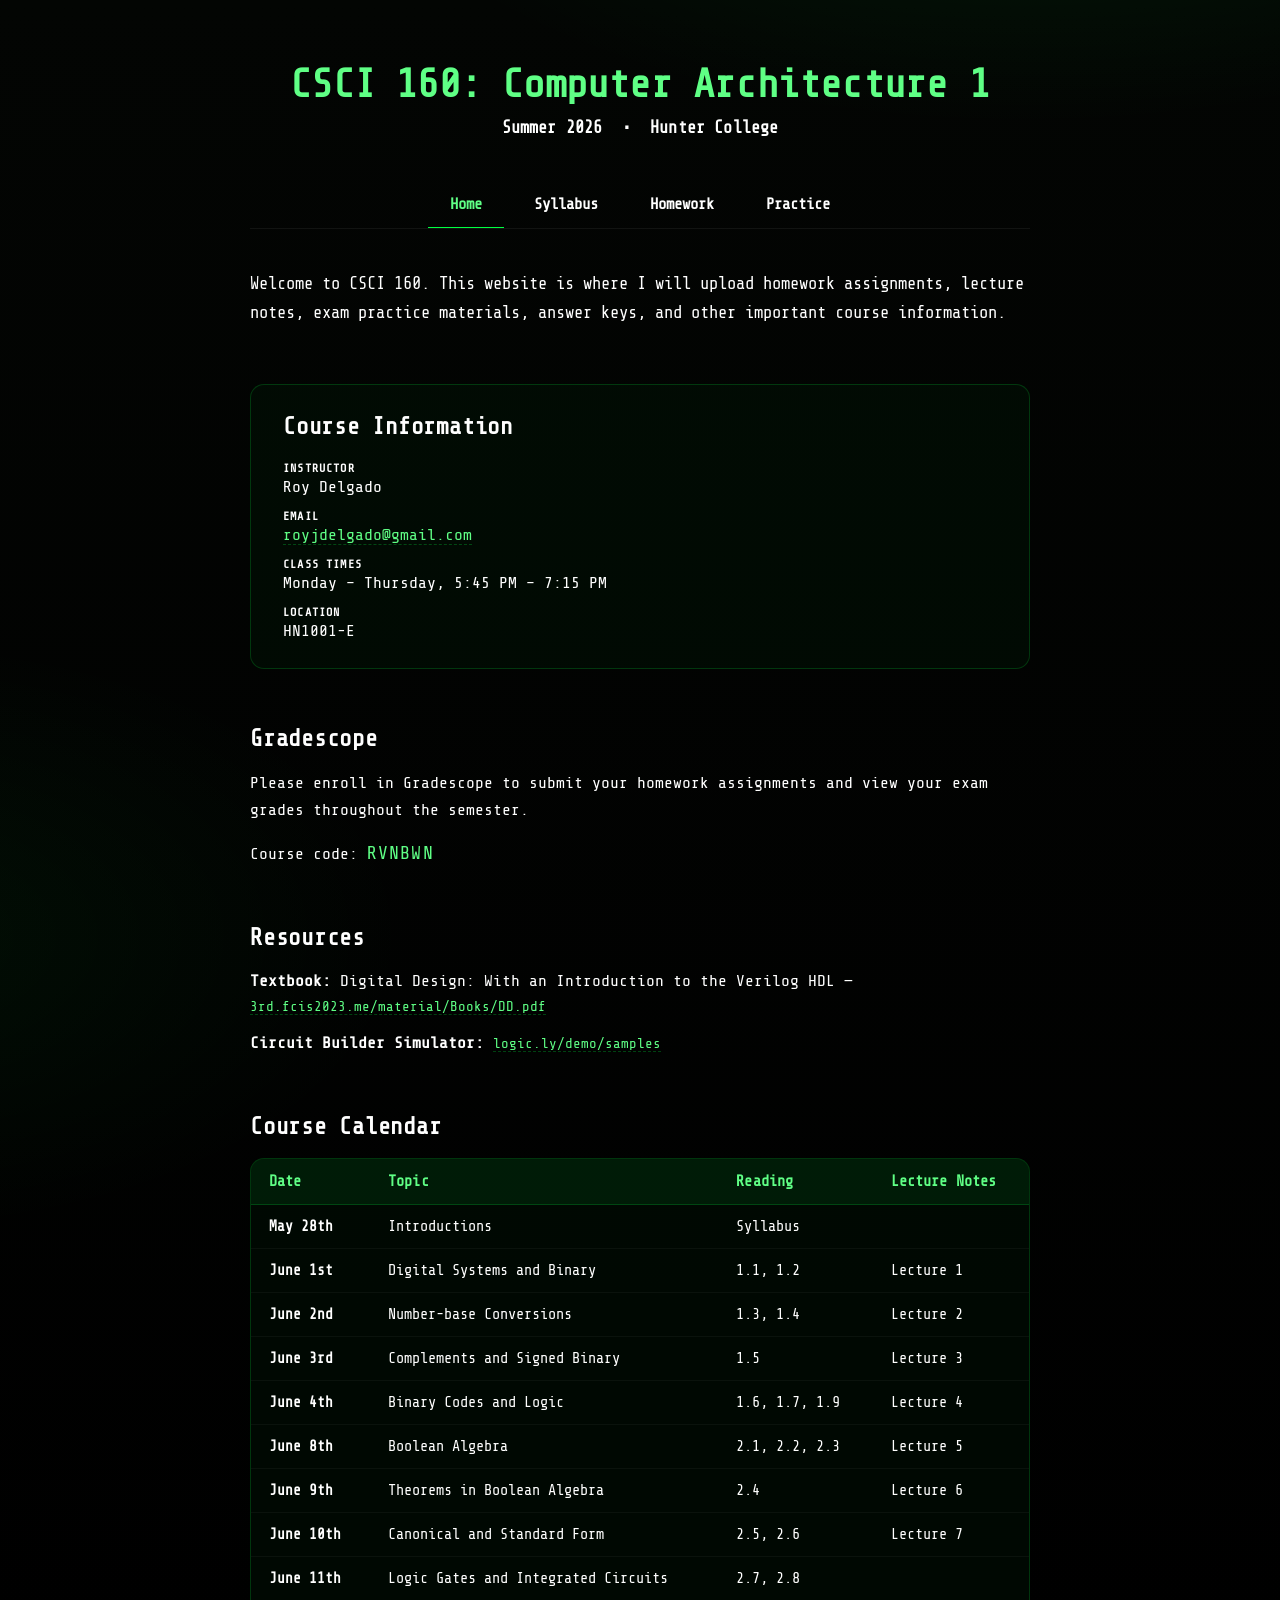
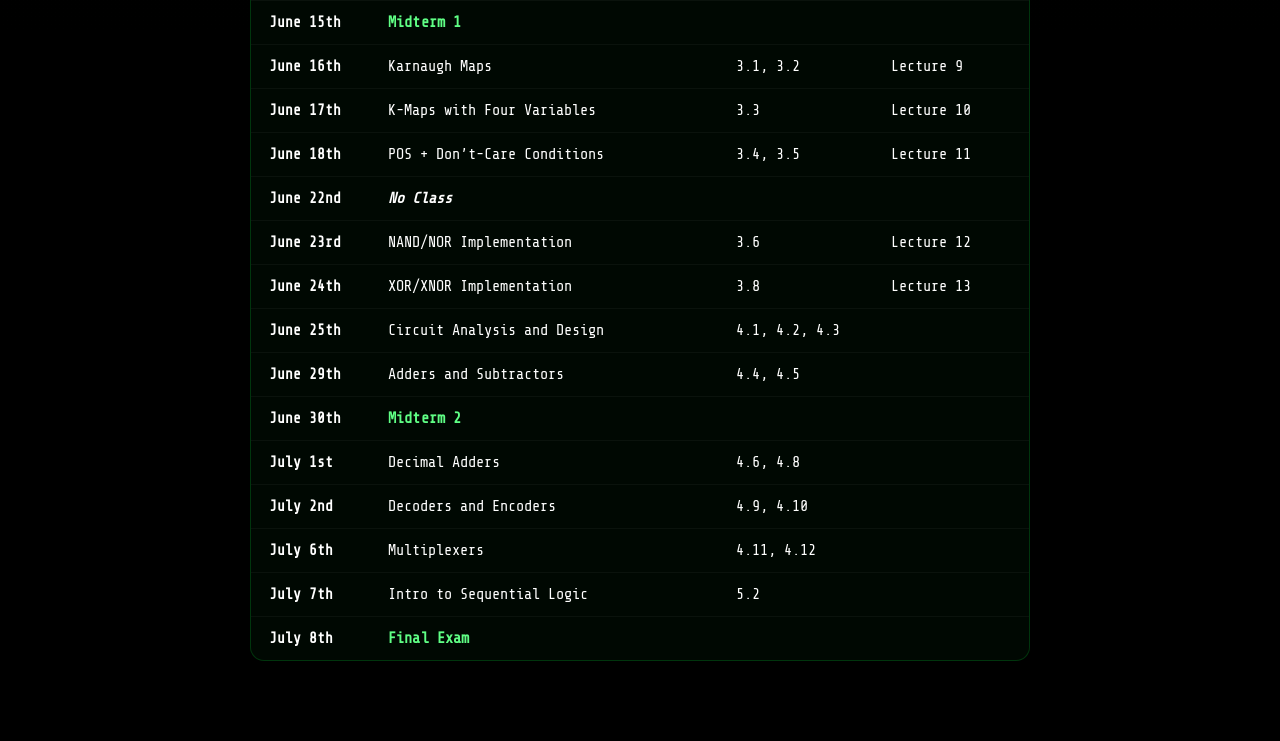
==== index.html @ 4d625ec2 "Up-to-date lecture notes." ====
<!DOCTYPE html>
<html lang="en">
<head>
<link rel="preconnect" href="https://fonts.googleapis.com">
<link rel="preconnect" href="https://fonts.gstatic.com" crossorigin>
<link rel="stylesheet" href="https://fonts.googleapis.com/css2?family=Share+Tech+Mono&display=swap">
<meta charset="UTF-8" />
<meta name="viewport" content="width=device-width, initial-scale=1.0" />
<title>CSCI 160</title>
<link rel="preconnect" href="https://fonts.googleapis.com" />
<link rel="preconnect" href="https://fonts.gstatic.com" crossorigin />
<link href="https://fonts.googleapis.com/css2?family=Bricolage+Grotesque:opsz,wght@12..96,500;12..96,700;12..96,800&family=Plus+Jakarta+Sans:wght@400;500;600;700&family=JetBrains+Mono:wght@400;500&display=swap" rel="stylesheet" />
<link rel="stylesheet" href="style.css" />
</head>
<body>
<div class="page">

  <header class="hero">
    <h1>CSCI 160: Computer Architecture 1</h1>
    <p class="subtitle">Summer 2026 <span class="sep">•</span> Hunter College</p>
  </header>

  <nav class="tabs" role="tablist">
    <a class="tab active" href="index.html">
      Home
    </a>
    <a class="tab" href="syllabus.html">
      Syllabus
    </a>
    <a class="tab" href="homework.html">
      Homework
    </a>
    <a class="tab" href="practice.html">
      Practice
    </a>
  </nav>

  <section class="panel">

    <p class="welcome">
      Welcome to CSCI 160. This website is where I will upload homework assignments, lecture notes, exam practice materials, answer keys, and other important course information.
    </p>

    <section class="section info-card">
      <h2 class="section-title">Course Information</h2>
      <ul class="info-list">
        <li>
          <span class="label">Instructor</span>
          <span class="value">Roy Delgado</span>
        </li>
        <li>
          <span class="label">Email</span>
          <span class="value"><a href="mailto:royjdelgado@gmail.com">royjdelgado@gmail.com</a></span>
        </li>
        <li>
          <span class="label">Class Times</span>
          <span class="value">Monday – Thursday, 5:45 PM – 7:15 PM</span>
        </li>
        <li>
          <span class="label">Location</span>
          <span class="value">HN1001-E</span>
        </li>
      </ul>
    </section>

    <section class="section">
      <h2 class="section-title">Gradescope</h2>
      <p class="prose">
        Please enroll in Gradescope to submit your homework assignments and view your exam grades throughout the semester.
      </p>
      <p class="prose">
        Course code: <span class="course-code">RVNBWN</span>
      </p>
    </section>

    <section class="section">
      <h2 class="section-title">Resources</h2>
      <ul class="resource-list">
        <li>
          <span class="res-title">Textbook:</span>
          Digital Design: With an Introduction to the Verilog HDL —
          <a href="https://3rd.fcis2023.me/material/Books/DD.pdf" target="_blank" rel="noopener noreferrer" class="res-url">3rd.fcis2023.me/material/Books/DD.pdf</a>
        </li>
        <li>
          <span class="res-title">Circuit Builder Simulator:</span>
          <a href="https://logic.ly/demo/samples" target="_blank" rel="noopener noreferrer" class="res-url">logic.ly/demo/samples</a>
        </li>
      </ul>
    </section>

    <section class="section">
      <h2 class="section-title">Course Calendar</h2>
      <div class="calendar-wrap">
        <div class="calendar-scroll">
          <table class="calendar">
            <thead>
              <tr>
                <th>Date</th>
                <th>Topic</th>
                <th>Reading</th>
                <th>Lecture Notes</th>
              </tr>
            </thead>
            <tbody>
              <tr><td class="date-cell">May 28th</td><td>Introductions</td><td>Syllabus</td><td></td></tr>
              <tr><td class="date-cell">June 1st</td><td>Digital Systems and Binary</td><td>1.1, 1.2</td><td><a href="Materials/Notes/Lec1.pdf" target="_blank" rel="noopener noreferrer">Lecture 1</a></td></tr>
              <tr><td class="date-cell">June 2nd</td><td>Number-base Conversions</td><td>1.3, 1.4</td><td><a href="Materials/Notes/Lec2.pdf" target="_blank" rel="noopener noreferrer">Lecture 2</a></td></tr>
              <tr><td class="date-cell">June 3rd</td><td>Complements and Signed Binary</td><td>1.5</td><td><a href="Materials/Notes/Lec3.pdf" target="_blank" rel="noopener noreferrer">Lecture 3</a></td></tr>
              <tr><td class="date-cell">June 4th</td><td>Binary Codes and Logic</td><td> 1.6, 1.7, 1.9</td><td><a href="#" class="lecture-link" onclick="openLectureModal(event)">Lecture 4</a></td></tr>
              <tr><td class="date-cell">June 8th</td><td>Boolean Algebra</td><td>2.1, 2.2, 2.3</td><td><a href="Materials/Notes/Lec5.pdf" target="_blank" rel="noopener noreferrer">Lecture 5</a></td></tr>
              <tr><td class="date-cell">June 9th</td><td>Theorems in Boolean Algebra</td><td>2.4</td><td><a href="Materials/Notes/Lec6.pdf" target="_blank" rel="noopener noreferrer">Lecture 6</a></td></tr>
              <tr><td class="date-cell">June 10th</td><td>Canonical and Standard Form</td><td>2.5, 2.6</td><td><a href="Materials/Notes/Lec7.pdf" target="_blank" rel="noopener noreferrer">Lecture 7</a></td></tr>
              <tr><td class="date-cell">June 11th</td><td>Logic Gates and Integrated Circuits</td><td>2.7, 2.8</td><td></td></tr>
              <tr><td class="date-cell">June 15th</td><td class="highlight">Midterm 1</td><td></td><td></td></tr>
              <tr><td class="date-cell">June 16th</td><td>Karnaugh Maps</td><td>3.1, 3.2</td><td><a href="Materials/Notes/Lec9.pdf" target="_blank" rel="noopener noreferrer">Lecture 9</a></td></tr>
              <tr><td class="date-cell">June 17th</td><td>K-Maps with Four Variables</td><td>3.3</td><td><a href="Materials/Notes/Lec10.pdf" target="_blank" rel="noopener noreferrer">Lecture 10</a></td></tr>
              <tr><td class="date-cell">June 18th</td><td>POS + Don’t-Care Conditions</td><td>3.4, 3.5</td><td><a href="Materials/Notes/Lec11.pdf" target="_blank" rel="noopener noreferrer">Lecture 11</a></td></tr>
              <tr><td class="date-cell">June 22nd</td><td class="no-class">No Class</td><td></td><td></td></tr>
              <tr><td class="date-cell">June 23rd</td><td>NAND/NOR Implementation</td><td>3.6</td><td><a href="Materials/Notes/Lec12.pdf" target="_blank" rel="noopener noreferrer">Lecture 12</a></td></tr>
              <tr><td class="date-cell">June 24th</td><td>XOR/XNOR Implementation</td><td>3.8</td><td><a href="Materials/Notes/Lec13.pdf" target="_blank" rel="noopener noreferrer">Lecture 13</a></td></tr>
              <tr><td class="date-cell">June 25th</td><td>Circuit Analysis and Design</td><td> 4.1, 4.2, 4.3</td><td></td></tr>
              <tr><td class="date-cell">June 29th</td><td>Adders and Subtractors</td><td>4.4, 4.5</td><td></td></tr>
              <tr><td class="date-cell">June 30th</td><td class="highlight">Midterm 2</td><td></td><td></td></tr>
              <tr><td class="date-cell">July 1st</td><td>Decimal Adders</td><td>4.6, 4.8</td><td></td></tr>
              <tr><td class="date-cell">July 2nd</td><td>Decoders and Encoders</td><td>4.9, 4.10</td><td></td></tr>
              <tr><td class="date-cell">July 6th</td><td>Multiplexers</td><td>4.11, 4.12</td><td></td></tr>
              <tr><td class="date-cell">July 7th</td><td>Intro to Sequential Logic</td><td>5.2</td><td></td></tr>
              <tr><td class="date-cell">July 8th</td><td class="highlight">Final Exam</td><td></td><td></td></tr>
            </tbody>
          </table>
        </div>
      </div>
    </section>

  </section>

</div>

<div class="modal-overlay" id="lectureModal" onclick="closeLectureModal(event)">
  <div class="modal-box" role="dialog" aria-modal="true" aria-labelledby="lectureModalTitle">
    <button class="modal-close" aria-label="Close" onclick="closeLectureModal(event)">&times;</button>
    <h3 class="modal-title" id="lectureModalTitle">Lecture 4</h3>
    <p class="modal-sub">Binary Codes and Logic</p>
    <div class="modal-actions">
      <a class="modal-btn" href="Materials/Notes/Lec4.pdf" target="_blank" rel="noopener noreferrer">Lecture Notes</a>
      <a class="modal-btn" href="https://www.youtube.com/watch?v=qc8HdNCLnGE" target="_blank" rel="noopener noreferrer">Lecture Video</a>
    </div>
  </div>
</div>

<script>
  function openLectureModal(e) {
    if (e) e.preventDefault();
    document.getElementById('lectureModal').classList.add('open');
  }
  function closeLectureModal(e) {
    if (e && e.type === 'click' && e.target.closest('.modal-box') && !e.target.closest('.modal-close')) return;
    document.getElementById('lectureModal').classList.remove('open');
  }
  document.addEventListener('keydown', function (e) {
    if (e.key === 'Escape') closeLectureModal();
  });
</script>
</body>
</html>
---- style.css ----
:root {
  --bg-0: #000000;
  --bg-1: #030503;
  --bg-2: #070b07;

  --ink-1: #ffffff;
  --ink-2: #ffffff;
  --ink-3: #ffffff;

  --accent: #00ff41;
  --accent-bright: #5fff85;
  --accent-soft: rgba(0, 255, 65, 0.10);
  --accent-line: rgba(0, 255, 65, 0.25);
  --card-bg: rgba(0, 255, 65, 0.03);
  --card-border: rgba(0, 255, 65, 0.18);
  --radius: 14px;
}

* { box-sizing: border-box; }

html, body {
  margin: 0;
  padding: 0;
  background: var(--bg-0);
  color: var(--ink-1);
  font-family: 'Share Tech Mono', 'Courier New', monospace;
  -webkit-font-smoothing: antialiased;
  text-rendering: optimizeLegibility;
  overflow-x: hidden;
}

body {
  min-height: 100vh;
  background:
    radial-gradient(1200px 600px at 80% -10%, rgba(0, 255, 65, 0.10), transparent 60%),
    radial-gradient(900px 500px at -10% 40%, rgba(0, 255, 65, 0.05), transparent 60%),
    linear-gradient(180deg, var(--bg-1), var(--bg-0) 70%);
}

.page {
  max-width: 860px;
  margin: 0 auto;
  padding: 32px 40px 80px;
  position: relative;
}

.hero {
  text-align: center;
  padding: 32px 20px 24px;
}

.hero h1 {
  font-family: 'Share Tech Mono', 'Courier New', monospace;
  font-weight: 800;
  font-size: clamp(0.9rem, 4.2vw, 2.5rem);
  letter-spacing: -0.02em;
  color: var(--accent-bright);
  margin: 0 0 12px;
  line-height: 1.05;
  white-space: nowrap;
}

.hero .subtitle {
  color: var(--ink-2);
  font-size: 1.05rem;
  margin: 0;
  font-weight: bolder;
  letter-spacing: 0.01em;
}

.hero .subtitle .sep {
  color: var(--ink-3);
  margin: 0 10px;
}

.tabs {
  display: flex;
  justify-content: center;
  gap: 8px;
  margin-top: 20px;
  border-bottom: 1px solid rgba(255, 255, 255, 0.06);
  padding-bottom: 0;
  overflow-x: auto;
  scrollbar-width: none;
  -ms-overflow-style: none;
}

.tabs::-webkit-scrollbar { display: none; }

.tab {
  background: none;
  border: none;
  color: var(--ink-3);
  font-family: inherit;
  font-size: 0.98rem;
  font-weight: 600;
  padding: 14px 22px;
  cursor: pointer;
  display: flex;
  align-items: center;
  gap: 8px;
  border-bottom: 2px solid transparent;
  margin-bottom: -1px;
  text-decoration: none;
  transition: color 0.2s ease, border-color 0.2s ease;
  white-space: nowrap;
  flex-shrink: 0;
}

.tab svg { width: 18px; height: 18px; }

.tab,
.tab:link,
.tab:visited,
.tab:hover,
.tab:active,
.tab:focus {
  text-decoration: none;
}

.tab:hover { color: var(--ink-2); }

.tab.active {
  color: var(--accent-bright);
  border-bottom-color: var(--accent);
}

.panel {
  padding-top: 40px;
  animation: fade 0.35s ease both;
}

@keyframes fade {
  from { opacity: 0; transform: translateY(6px); }
  to { opacity: 1; transform: translateY(0); }
}

.section-title {
  font-family: 'Share Tech Mono', 'Courier New', monospace;
  font-weight: 700;
  font-size: 1.45rem;
  margin: 0 0 18px;
  color: var(--ink-1);
  letter-spacing: -0.01em;
}

.placeholder {
  text-align: center;
  padding: 140px 20px;
  color: var(--ink-3);
  font-family: 'Share Tech Mono', 'Courier New', monospace;
  font-size: 2rem;
  font-weight: 700;
  letter-spacing: -0.01em;
  font-style: italic;
}

.welcome {
  font-size: 1.08rem;
  line-height: 1.7;
  color: var(--ink-2);
  margin: 0 0 56px;
}

.welcome strong {
  color: var(--ink-1);
  font-weight: 600;
}

.section { margin-bottom: 56px; }

.section:last-child { margin-bottom: 0; }

.info-card {
  background: var(--card-bg);
  border: 1px solid var(--card-border);
  border-radius: var(--radius);
  padding: 28px 32px;
}

.info-card .section-title { margin-bottom: 22px; }

.info-list {
  list-style: none;
  margin: 0;
  padding: 0;
  display: flex;
  flex-direction: column;
  gap: 14px;
}

.info-list li {
  display: flex;
  flex-direction: column;
  gap: 3px;
}

.info-list .label {
  font-size: 0.74rem;
  font-weight: 600;
  text-transform: uppercase;
  letter-spacing: 0.1em;
  color: var(--ink-3);
}

.info-list .value {
  color: var(--ink-1);
  font-size: 1.02rem;
  font-weight: 500;
}

.info-list a {
  color: var(--accent-bright);
  text-decoration: none;
  border-bottom: 1px dashed var(--accent-line);
  transition: color 0.2s ease;
}

.info-list a:hover { color: var(--accent); }

.prose {
  color: var(--ink-2);
  font-size: 1.02rem;
  line-height: 1.65;
  margin: 0 0 14px;
}

.prose strong {
  color: var(--ink-1);
  font-weight: 600;
}

.course-code {
  font-family: 'Share Tech Mono', 'Courier New', monospace;
  font-size: 1.15rem;
  font-weight: 500;
  color: var(--accent-bright);
  letter-spacing: 0.06em;
}

.resource-list {
  list-style: none;
  margin: 0;
  padding: 0;
  display: flex;
  flex-direction: column;
  gap: 12px;
}

.resource-list li {
  color: var(--ink-2);
  font-size: 1.02rem;
  line-height: 1.55;
}

.resource-list .res-title {
  color: var(--ink-1);
  font-weight: 600;
}

.resource-list a {
  color: var(--accent-bright);
  text-decoration: none;
  border-bottom: 1px dashed var(--accent-line);
  transition: color 0.2s ease;
  word-break: break-word;
}

.resource-list a:hover { color: var(--accent); }

.resource-list .res-url {
  font-family: 'Share Tech Mono', 'Courier New', monospace;
  font-size: 0.88rem;
}

.calendar-wrap {
  background: var(--card-bg);
  border: 1px solid var(--card-border);
  border-radius: var(--radius);
  overflow: hidden;
}

.calendar-scroll {
  overflow-x: auto;
  -webkit-overflow-scrolling: touch;
}

.calendar {
  width: 100%;
  border-collapse: collapse;
  font-size: 0.95rem;
  min-width: 560px;
}

.calendar thead th {
  background: rgba(0, 255, 65, 0.08);
  color: var(--accent-bright);
  font-family: 'Share Tech Mono', 'Courier New', monospace;
  font-weight: 700;
  font-size: 0.95rem;
  text-align: left;
  padding: 14px 18px;
  border-bottom: 1px solid var(--accent-line);
  letter-spacing: 0.01em;
}

.calendar tbody td {
  padding: 13px 18px;
  border-bottom: 1px solid rgba(255, 255, 255, 0.04);
  color: var(--ink-2);
  vertical-align: top;
}

.calendar tbody tr:last-child td { border-bottom: none; }

.calendar tbody tr:hover td {
  background: rgba(0, 255, 65, 0.025);
}

.calendar td.date-cell {
  font-weight: 600;
  color: var(--ink-1);
  white-space: nowrap;
  font-family: 'Share Tech Mono', 'Courier New', monospace;
  font-size: 0.9rem;
}

.calendar td.highlight {
  color: var(--accent-bright);
  font-weight: 700;
  font-family: 'Share Tech Mono', 'Courier New', monospace;
  letter-spacing: 0.01em;
}

.calendar td.no-class {
  color: var(--ink-3);
  font-weight: 600;
  font-style: italic;
}

.calendar a {
  color: var(--ink-1);
  text-decoration: none;
  transition: color 0.2s ease;
}

.calendar a:hover { color: var(--accent); }

.homework-table-wrap {
  background: var(--card-bg);
  border: 1px solid var(--card-border);
  border-radius: var(--radius);
  overflow: hidden;
  box-shadow: 0 0 28px rgba(0, 255, 65, 0.08);
}

.homework-table {
  width: 100%;
  border-collapse: collapse;
  table-layout: fixed;
  font-size: 0.98rem;
}

.homework-table thead th {
  background: rgba(0, 255, 65, 0.08);
  color: var(--accent-bright);
  font-family: 'Share Tech Mono', 'Courier New', monospace;
  font-weight: 700;
  text-align: left;
  padding: 16px 20px;
  border-bottom: 1px solid var(--accent-line);
  letter-spacing: 0.02em;
  text-transform: uppercase;
}

.homework-table tbody td {
  height: 58px;
  padding: 14px 20px;
  border-bottom: 1px solid rgba(255, 255, 255, 0.04);
  color: var(--ink-2);
  vertical-align: middle;
}

.homework-table tbody tr:last-child td {
  border-bottom: none;
}

.homework-table th:first-child,
.homework-table td:first-child {
  border-right: 1px solid rgba(0, 255, 65, 0.14);
}

.homework-table tbody tr:hover td {
  background: rgba(0, 255, 65, 0.025);
}

.homework-table a {
  color: var(--ink-1);
  text-decoration: none;
  transition: color 0.2s ease;
}

.homework-table a:hover { color: var(--accent); }

.pdf-viewer-wrap {
  width: 100%;
  aspect-ratio: 8.5 / 11;
  min-height: 900px;
  background: var(--card-bg);
  border: 1px solid var(--card-border);
  border-radius: var(--radius);
  overflow: hidden;
  box-shadow: 0 0 28px rgba(0, 255, 65, 0.08);
}

.pdf-viewer {
  display: block;
  width: 100%;
  height: 100%;
  border: 0;
  background: #101510;
}

.pdf-fallback {
  margin: 0;
  padding: 28px;
  color: var(--ink-2);
  font-size: 1rem;
  line-height: 1.6;
  text-align: center;
}

@media (max-width: 720px) {
  .page {
    padding: 20px 16px 60px;
  }

  .hero {
    padding: 16px 8px 16px;
  }

  .hero .subtitle {
    font-size: 0.95rem;
  }

  .hero .subtitle .sep {
    margin: 0 6px;
  }

  .tabs {
    margin-top: 16px;
    justify-content: flex-start;
    padding: 0 4px;
  }

  .tab {
    padding: 12px 14px;
    font-size: 0.92rem;
  }

  .tab svg {
    width: 16px;
    height: 16px;
  }

  .panel {
    padding-top: 28px;
  }

  .placeholder {
    padding: 80px 20px;
    font-size: 1.5rem;
  }

  .section-title {
    font-size: 1.2rem;
    margin-bottom: 14px;
  }

  .section {
    margin-bottom: 44px;
  }

  .welcome {
    font-size: 1rem;
    margin-bottom: 40px;
  }

  .pdf-viewer-wrap {
    min-height: 720px;
  }

  .homework-table {
    font-size: 0.9rem;
  }

  .homework-table thead th,
  .homework-table tbody td {
    padding: 12px 14px;
  }

  .homework-table tbody td {
    height: 52px;
  }

  .info-card {
    padding: 22px 20px;
  }

  .info-list .value {
    font-size: 0.98rem;
  }

  .prose {
    font-size: 0.98rem;
  }

  .course-code {
    font-size: 1.05rem;
  }

  .resource-list li {
    font-size: 0.98rem;
  }

  .resource-list .res-url {
    font-size: 0.82rem;
  }

  .calendar {
    font-size: 0.88rem;
  }

  .calendar thead th {
    padding: 11px 14px;
    font-size: 0.88rem;
  }

  .calendar tbody td {
    padding: 11px 14px;
  }

  .calendar td.date-cell {
    font-size: 0.82rem;
  }
}

@media (max-width: 420px) {
  .tab {
    padding: 10px 12px;
    font-size: 0.88rem;
  }

  .tab svg {
    width: 15px;
    height: 15px;
  }
}
.lecture-link {
  cursor: pointer;
}

.modal-overlay {
  display: none;
  position: fixed;
  inset: 0;
  z-index: 1000;
  background: rgba(0, 0, 0, 0.72);
  backdrop-filter: blur(3px);
  -webkit-backdrop-filter: blur(3px);
  padding: 24px;
  align-items: center;
  justify-content: center;
}

.modal-overlay.open {
  display: flex;
  animation: fade 0.2s ease both;
}

.modal-box {
  position: relative;
  width: 100%;
  max-width: 420px;
  background: linear-gradient(180deg, var(--bg-2), var(--bg-1));
  border: 1px solid var(--accent-line);
  border-radius: var(--radius);
  padding: 32px 30px 30px;
  box-shadow: 0 0 40px rgba(0, 255, 65, 0.18);
  text-align: center;
}

.modal-close {
  position: absolute;
  top: 12px;
  right: 16px;
  background: none;
  border: none;
  color: var(--ink-3);
  font-size: 1.6rem;
  line-height: 1;
  cursor: pointer;
  padding: 4px;
  transition: color 0.2s ease;
}

.modal-close:hover { color: var(--accent-bright); }

.modal-title {
  font-family: 'Share Tech Mono', 'Courier New', monospace;
  font-weight: 700;
  font-size: 1.5rem;
  color: var(--accent-bright);
  margin: 0 0 4px;
  letter-spacing: -0.01em;
}

.modal-sub {
  color: var(--ink-3);
  font-size: 0.95rem;
  margin: 0 0 26px;
}

.modal-actions {
  display: flex;
  flex-direction: column;
  gap: 12px;
}

.modal-btn {
  display: block;
  padding: 14px 18px;
  border: 1px solid var(--card-border);
  border-radius: 10px;
  background: var(--accent-soft);
  color: var(--ink-1);
  font-family: 'Share Tech Mono', 'Courier New', monospace;
  font-weight: 600;
  font-size: 1rem;
  text-decoration: none;
  letter-spacing: 0.02em;
  transition: background 0.2s ease, border-color 0.2s ease, color 0.2s ease;
}

.modal-btn:hover {
  background: rgba(0, 255, 65, 0.14);
  border-color: var(--accent);
  color: var(--accent-bright);
}
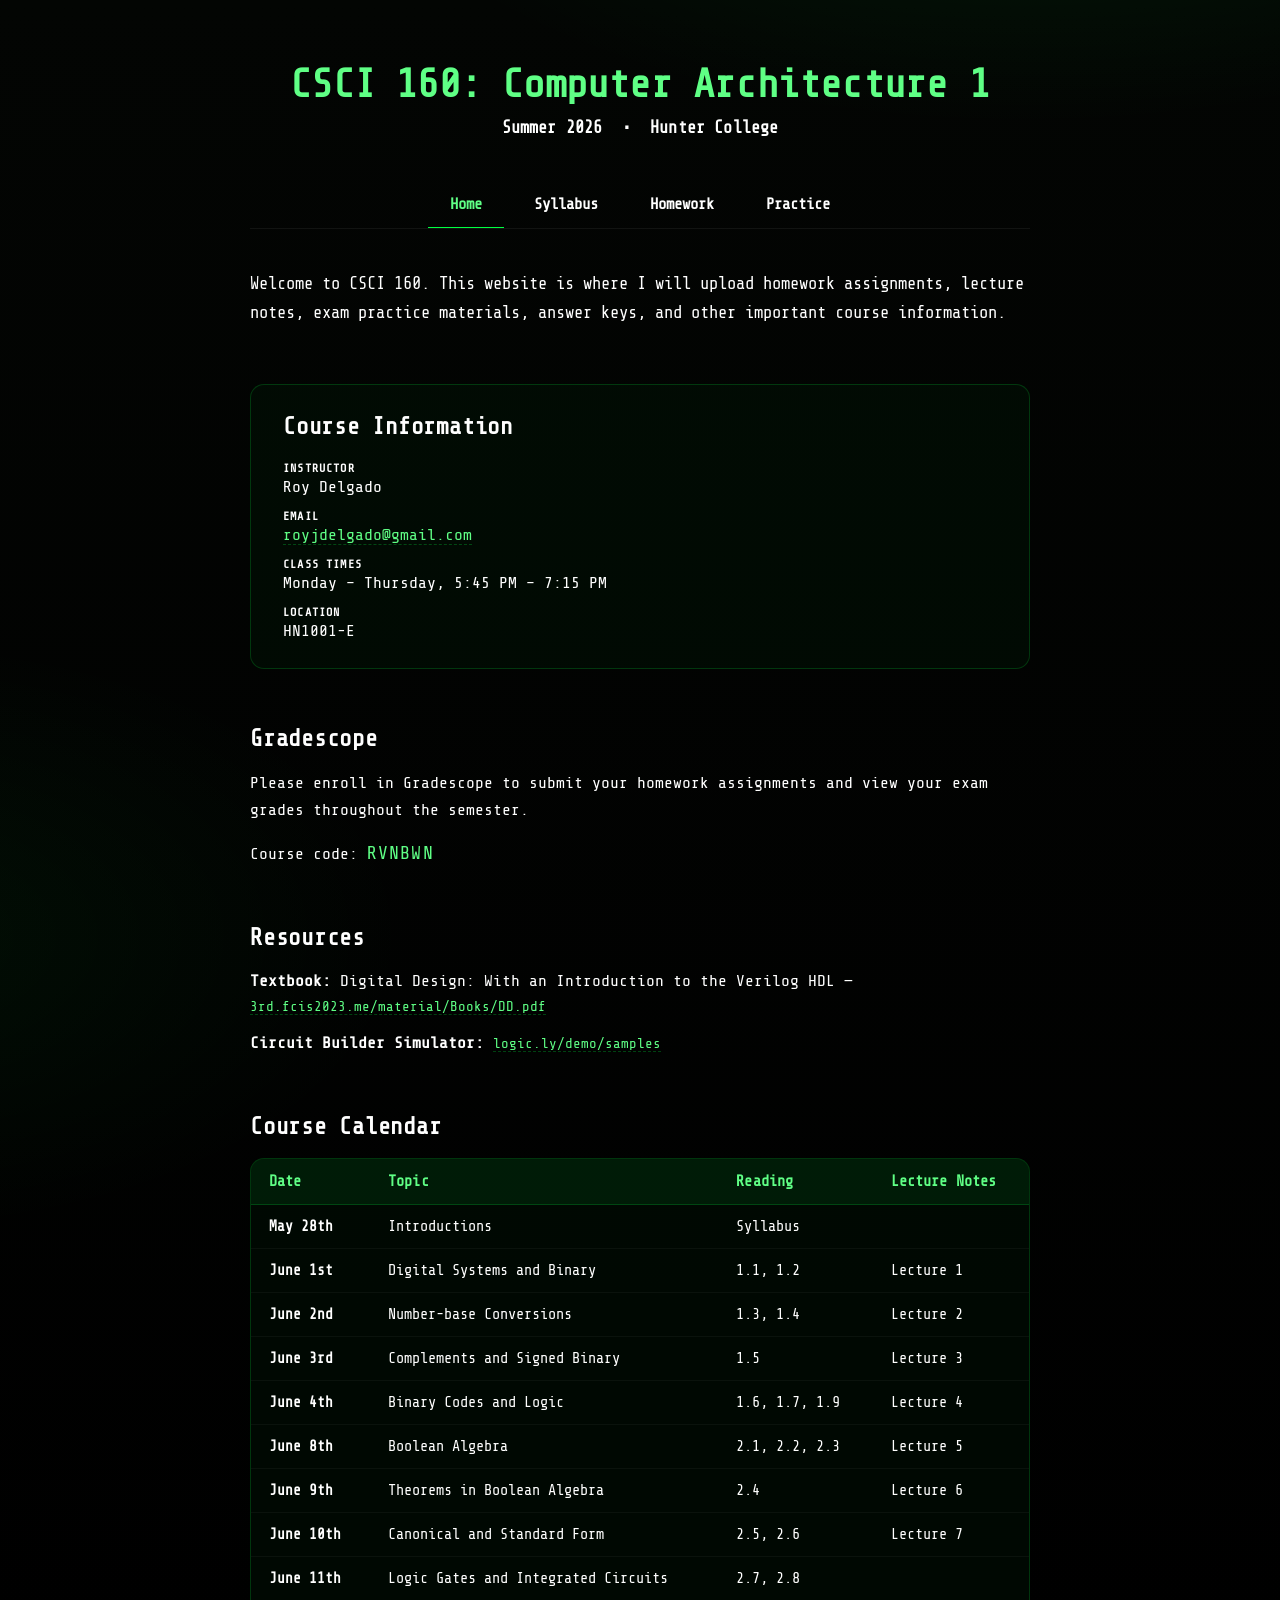
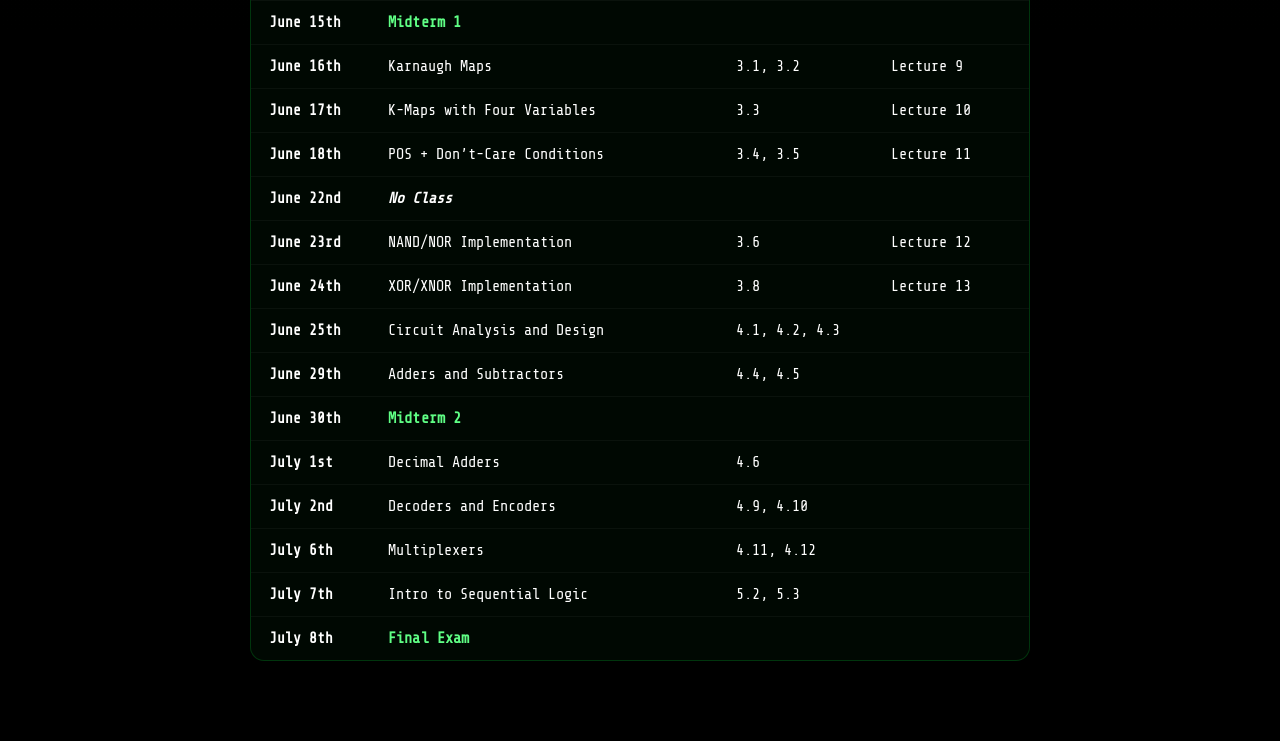
==== commit 08ffb9fc: "Updated calendar." ====
--- a/index.html
+++ b/index.html
@@ -121,10 +121,11 @@
               <tr><td class="date-cell">June 25th</td><td>Circuit Analysis and Design</td><td> 4.1, 4.2, 4.3</td><td></td></tr>
               <tr><td class="date-cell">June 29th</td><td>Adders and Subtractors</td><td>4.4, 4.5</td><td></td></tr>
               <tr><td class="date-cell">June 30th</td><td class="highlight">Midterm 2</td><td></td><td></td></tr>
-              <tr><td class="date-cell">July 1st</td><td>Decimal Adders</td><td>4.6, 4.8</td><td></td></tr>
+              <tr><td class="date-cell">July 1st</td><td>Decimal Adders</td><td>4.6</td><td></td></tr>
               <tr><td class="date-cell">July 2nd</td><td>Decoders and Encoders</td><td>4.9, 4.10</td><td></td></tr>
               <tr><td class="date-cell">July 6th</td><td>Multiplexers</td><td>4.11, 4.12</td><td></td></tr>
-              <tr><td class="date-cell">July 7th</td><td>Intro to Sequential Logic</td><td>5.2</td><td></td></tr>
+              <tr><td class="date-cell">July 7th</td><td>Intro to Sequential Logic</td><td>5.2, 5.3
+              </td><td></td></tr>
               <tr><td class="date-cell">July 8th</td><td class="highlight">Final Exam</td><td></td><td></td></tr>
             </tbody>
           </table>
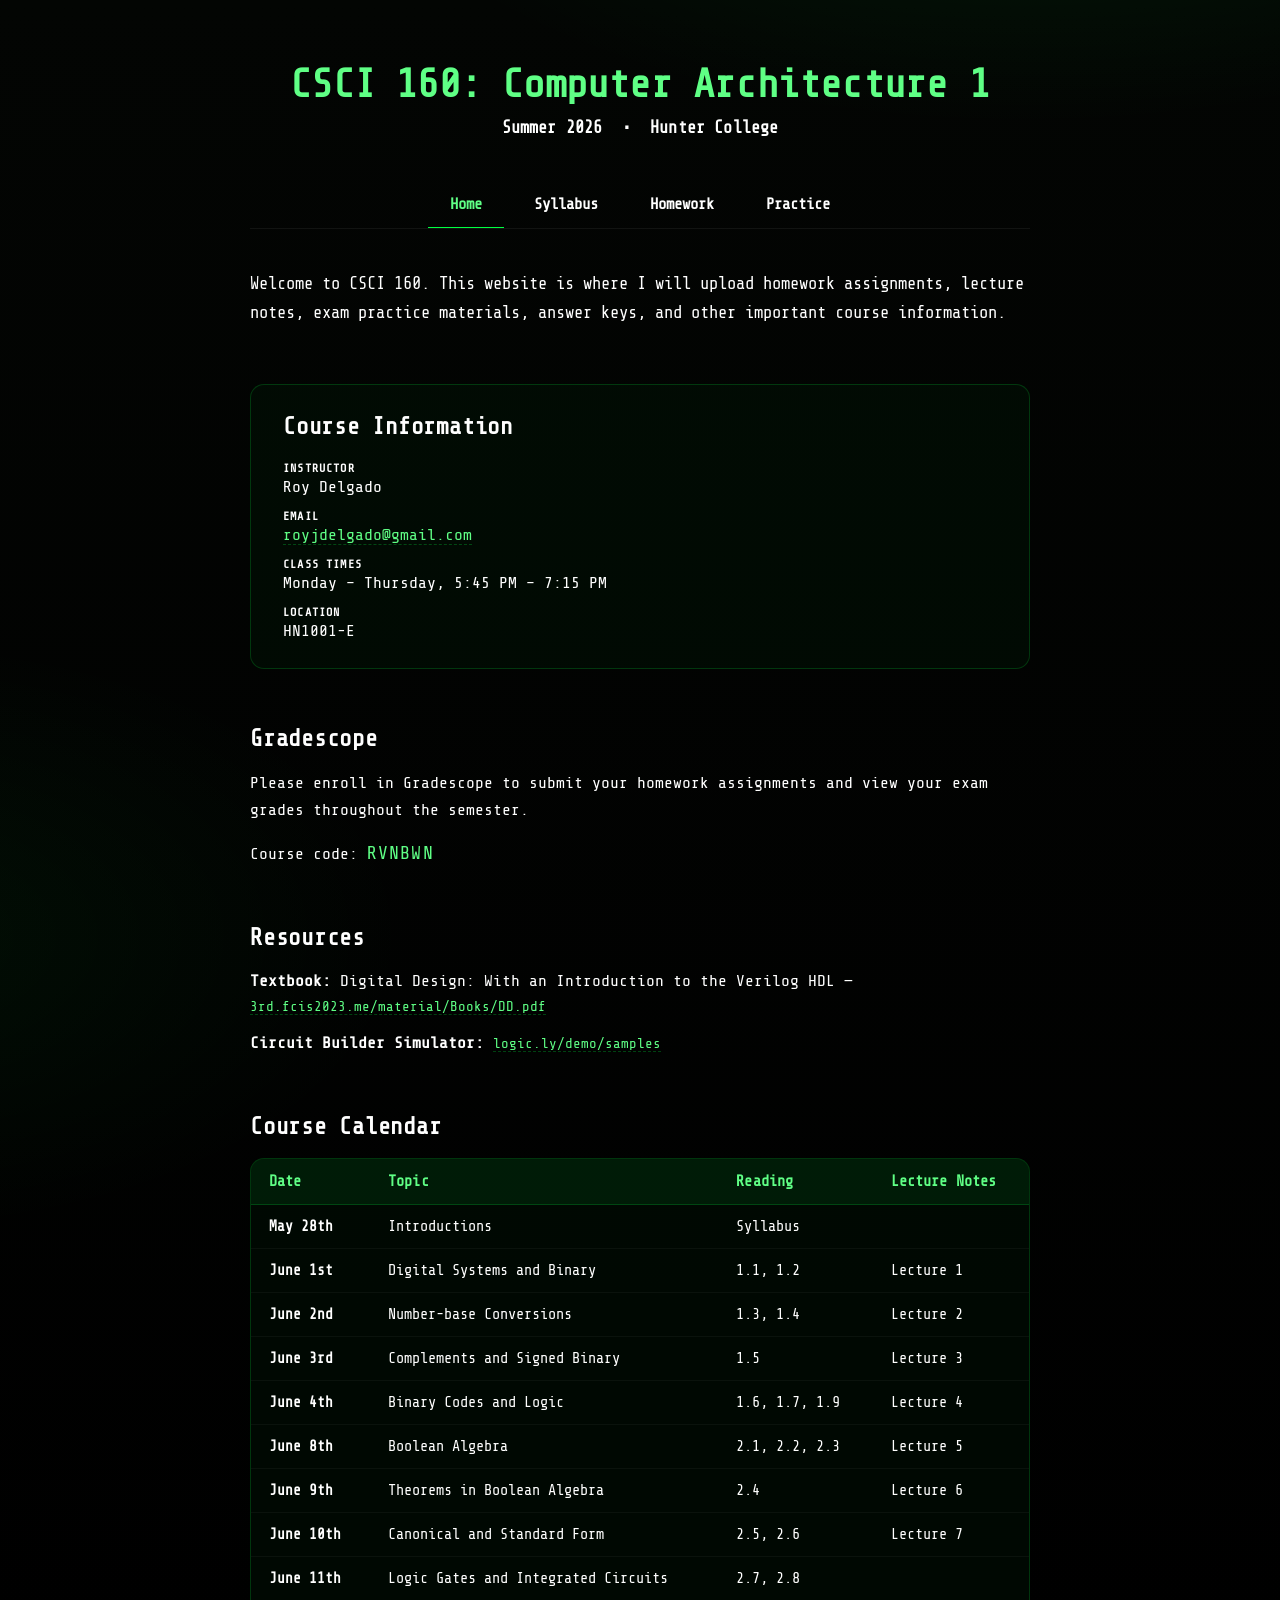
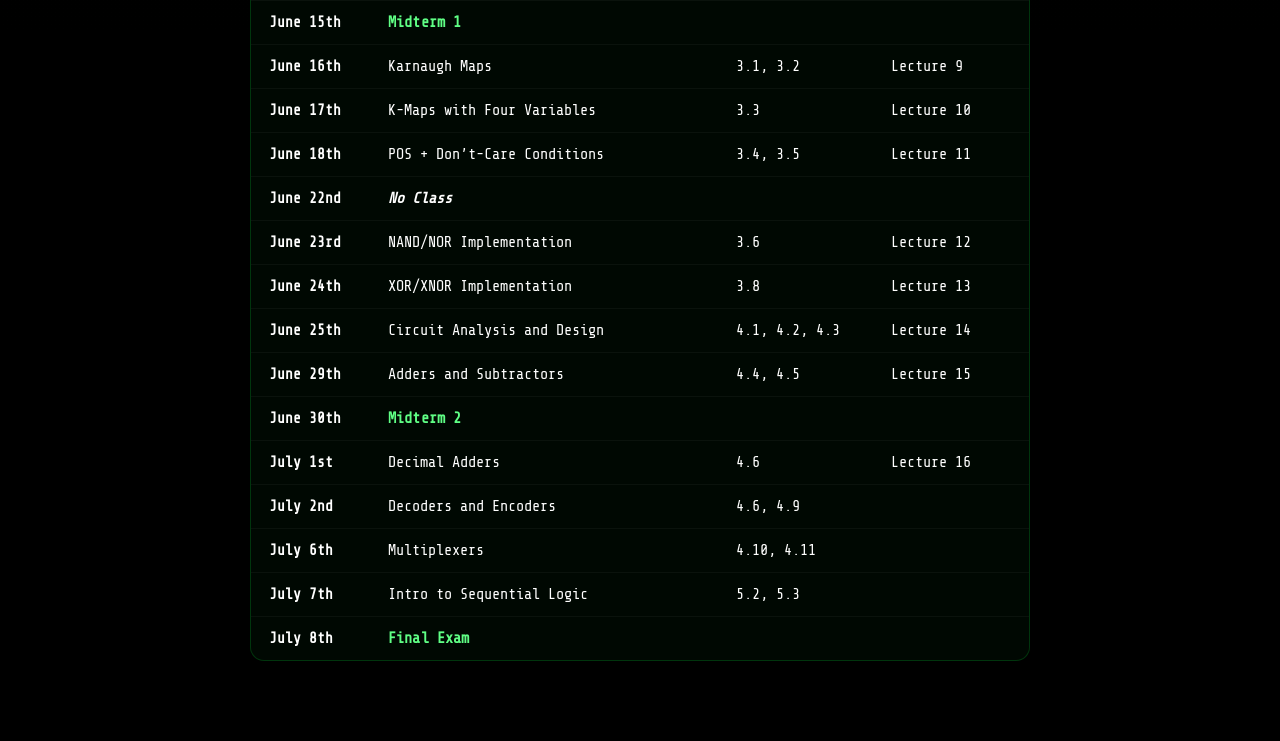
==== commit 7d1f3853: "Lecture notes." ====
--- a/index.html
+++ b/index.html
@@ -118,14 +118,13 @@
               <tr><td class="date-cell">June 22nd</td><td class="no-class">No Class</td><td></td><td></td></tr>
               <tr><td class="date-cell">June 23rd</td><td>NAND/NOR Implementation</td><td>3.6</td><td><a href="Materials/Notes/Lec12.pdf" target="_blank" rel="noopener noreferrer">Lecture 12</a></td></tr>
               <tr><td class="date-cell">June 24th</td><td>XOR/XNOR Implementation</td><td>3.8</td><td><a href="Materials/Notes/Lec13.pdf" target="_blank" rel="noopener noreferrer">Lecture 13</a></td></tr>
-              <tr><td class="date-cell">June 25th</td><td>Circuit Analysis and Design</td><td> 4.1, 4.2, 4.3</td><td></td></tr>
-              <tr><td class="date-cell">June 29th</td><td>Adders and Subtractors</td><td>4.4, 4.5</td><td></td></tr>
+              <tr><td class="date-cell">June 25th</td><td>Circuit Analysis and Design</td><td> 4.1, 4.2, 4.3</td><td><a href="Materials/Notes/Lec14.pdf" target="_blank" rel="noopener noreferrer">Lecture 14</a></td></tr>
+              <tr><td class="date-cell">June 29th</td><td>Adders and Subtractors</td><td>4.4, 4.5</td><td><a href="Materials/Notes/Lec15.pdf" target="_blank" rel="noopener noreferrer">Lecture 15</a></td></tr>
               <tr><td class="date-cell">June 30th</td><td class="highlight">Midterm 2</td><td></td><td></td></tr>
-              <tr><td class="date-cell">July 1st</td><td>Decimal Adders</td><td>4.6</td><td></td></tr>
-              <tr><td class="date-cell">July 2nd</td><td>Decoders and Encoders</td><td>4.9, 4.10</td><td></td></tr>
-              <tr><td class="date-cell">July 6th</td><td>Multiplexers</td><td>4.11, 4.12</td><td></td></tr>
-              <tr><td class="date-cell">July 7th</td><td>Intro to Sequential Logic</td><td>5.2, 5.3
-              </td><td></td></tr>
+              <tr><td class="date-cell">July 1st</td><td>Decimal Adders</td><td>4.6</td><td><a href="Materials/Notes/Lec16.pdf" target="_blank" rel="noopener noreferrer">Lecture 16</a></td></tr>
+              <tr><td class="date-cell">July 2nd</td><td>Decoders and Encoders</td><td>4.6, 4.9</td><td></td></tr>
+              <tr><td class="date-cell">July 6th</td><td>Multiplexers</td><td>4.10, 4.11</td><td></td></tr>
+              <tr><td class="date-cell">July 7th</td><td>Intro to Sequential Logic</td><td>5.2, 5.3</td><td></td></tr>
               <tr><td class="date-cell">July 8th</td><td class="highlight">Final Exam</td><td></td><td></td></tr>
             </tbody>
           </table>
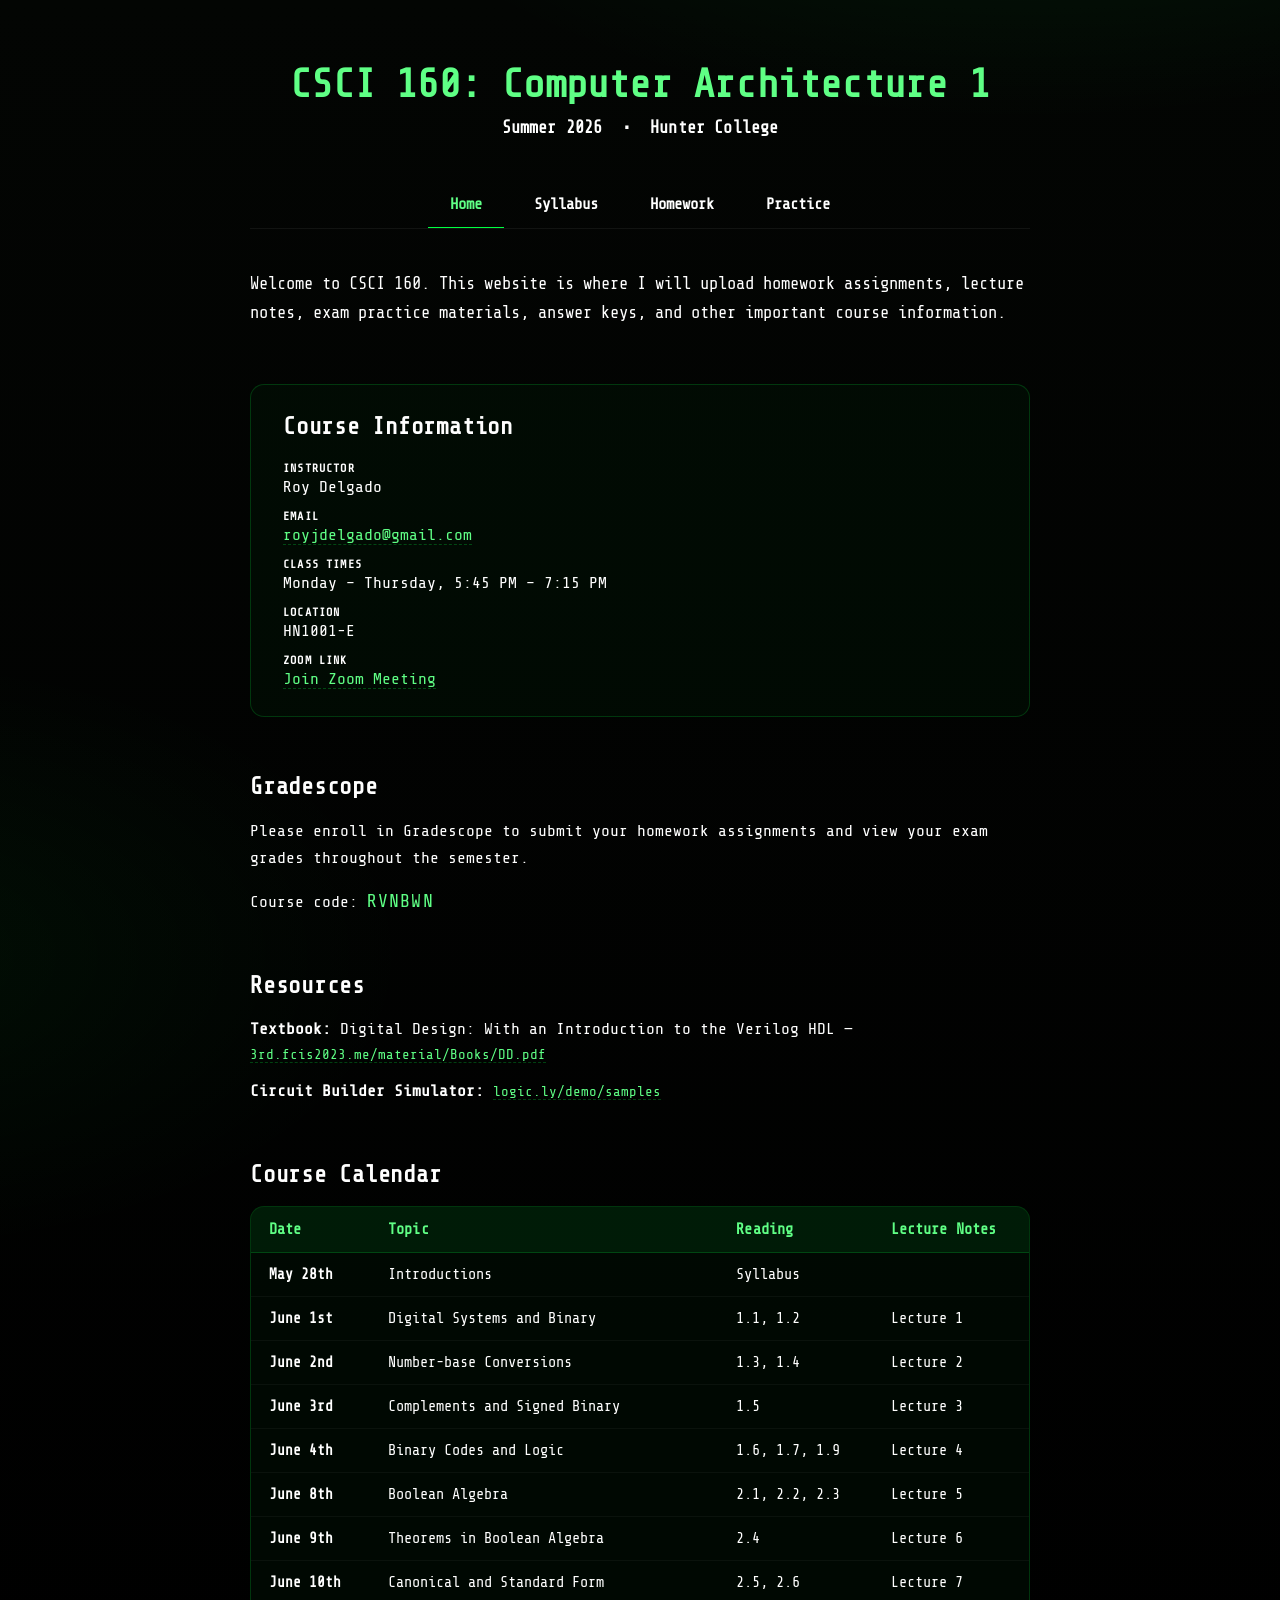
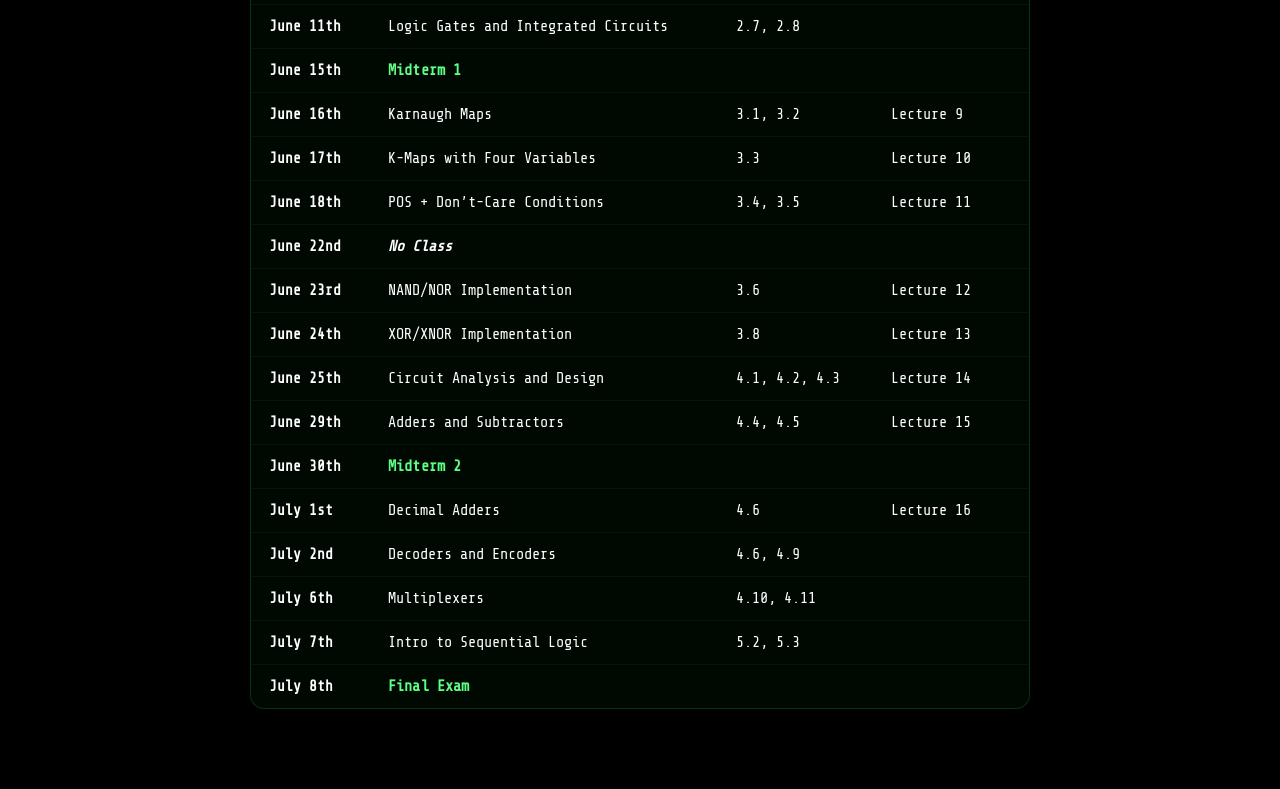
==== commit 08cb03ec: "Zoom link." ====
--- a/index.html
+++ b/index.html
@@ -59,6 +59,10 @@
         <li>
           <span class="label">Location</span>
           <span class="value">HN1001-E</span>
+        </li>
+        <li>
+          <span class="label">Zoom Link</span>
+          <span class="value"><a href="https://us02web.zoom.us/j/86242818356?pwd=q6lcjvLRiPNpRUfjjzQUy4cap4OEsR.1" target="_blank" rel="noopener noreferrer">Join Zoom Meeting</a></span>
         </li>
       </ul>
     </section>
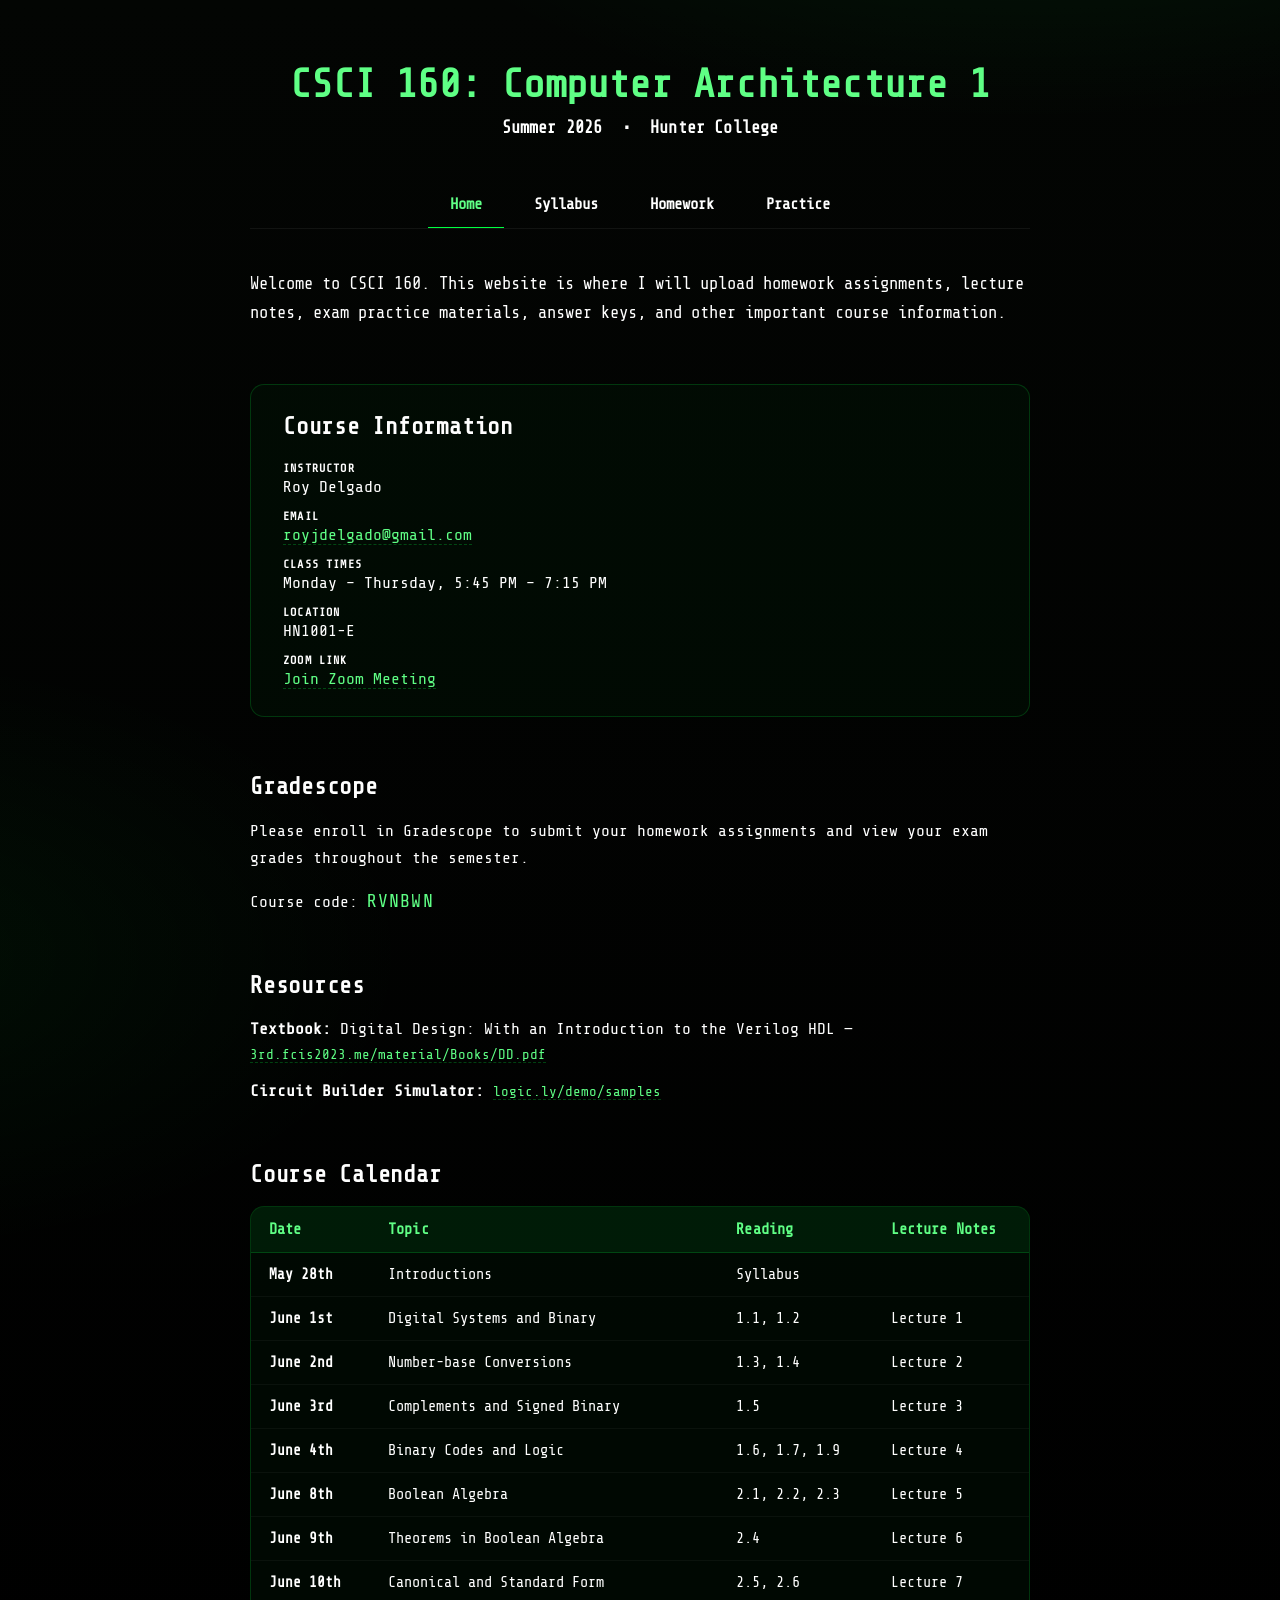
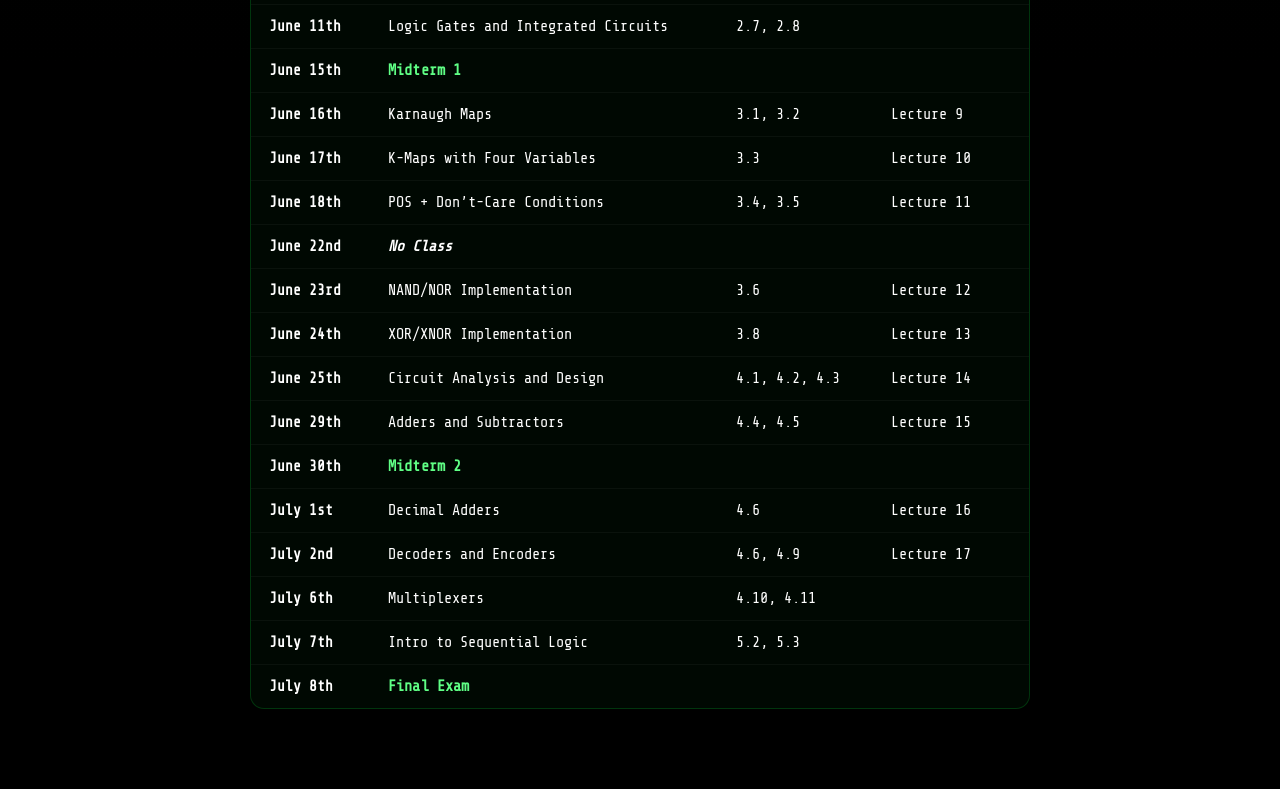
==== commit c3bfd82e: "Lecture notes." ====
--- a/index.html
+++ b/index.html
@@ -126,7 +126,7 @@
               <tr><td class="date-cell">June 29th</td><td>Adders and Subtractors</td><td>4.4, 4.5</td><td><a href="Materials/Notes/Lec15.pdf" target="_blank" rel="noopener noreferrer">Lecture 15</a></td></tr>
               <tr><td class="date-cell">June 30th</td><td class="highlight">Midterm 2</td><td></td><td></td></tr>
               <tr><td class="date-cell">July 1st</td><td>Decimal Adders</td><td>4.6</td><td><a href="Materials/Notes/Lec16.pdf" target="_blank" rel="noopener noreferrer">Lecture 16</a></td></tr>
-              <tr><td class="date-cell">July 2nd</td><td>Decoders and Encoders</td><td>4.6, 4.9</td><td></td></tr>
+              <tr><td class="date-cell">July 2nd</td><td>Decoders and Encoders</td><td>4.6, 4.9</td><td><a href="Materials/Notes/Lec17.pdf" target="_blank" rel="noopener noreferrer">Lecture 17</a></td></tr>
               <tr><td class="date-cell">July 6th</td><td>Multiplexers</td><td>4.10, 4.11</td><td></td></tr>
               <tr><td class="date-cell">July 7th</td><td>Intro to Sequential Logic</td><td>5.2, 5.3</td><td></td></tr>
               <tr><td class="date-cell">July 8th</td><td class="highlight">Final Exam</td><td></td><td></td></tr>
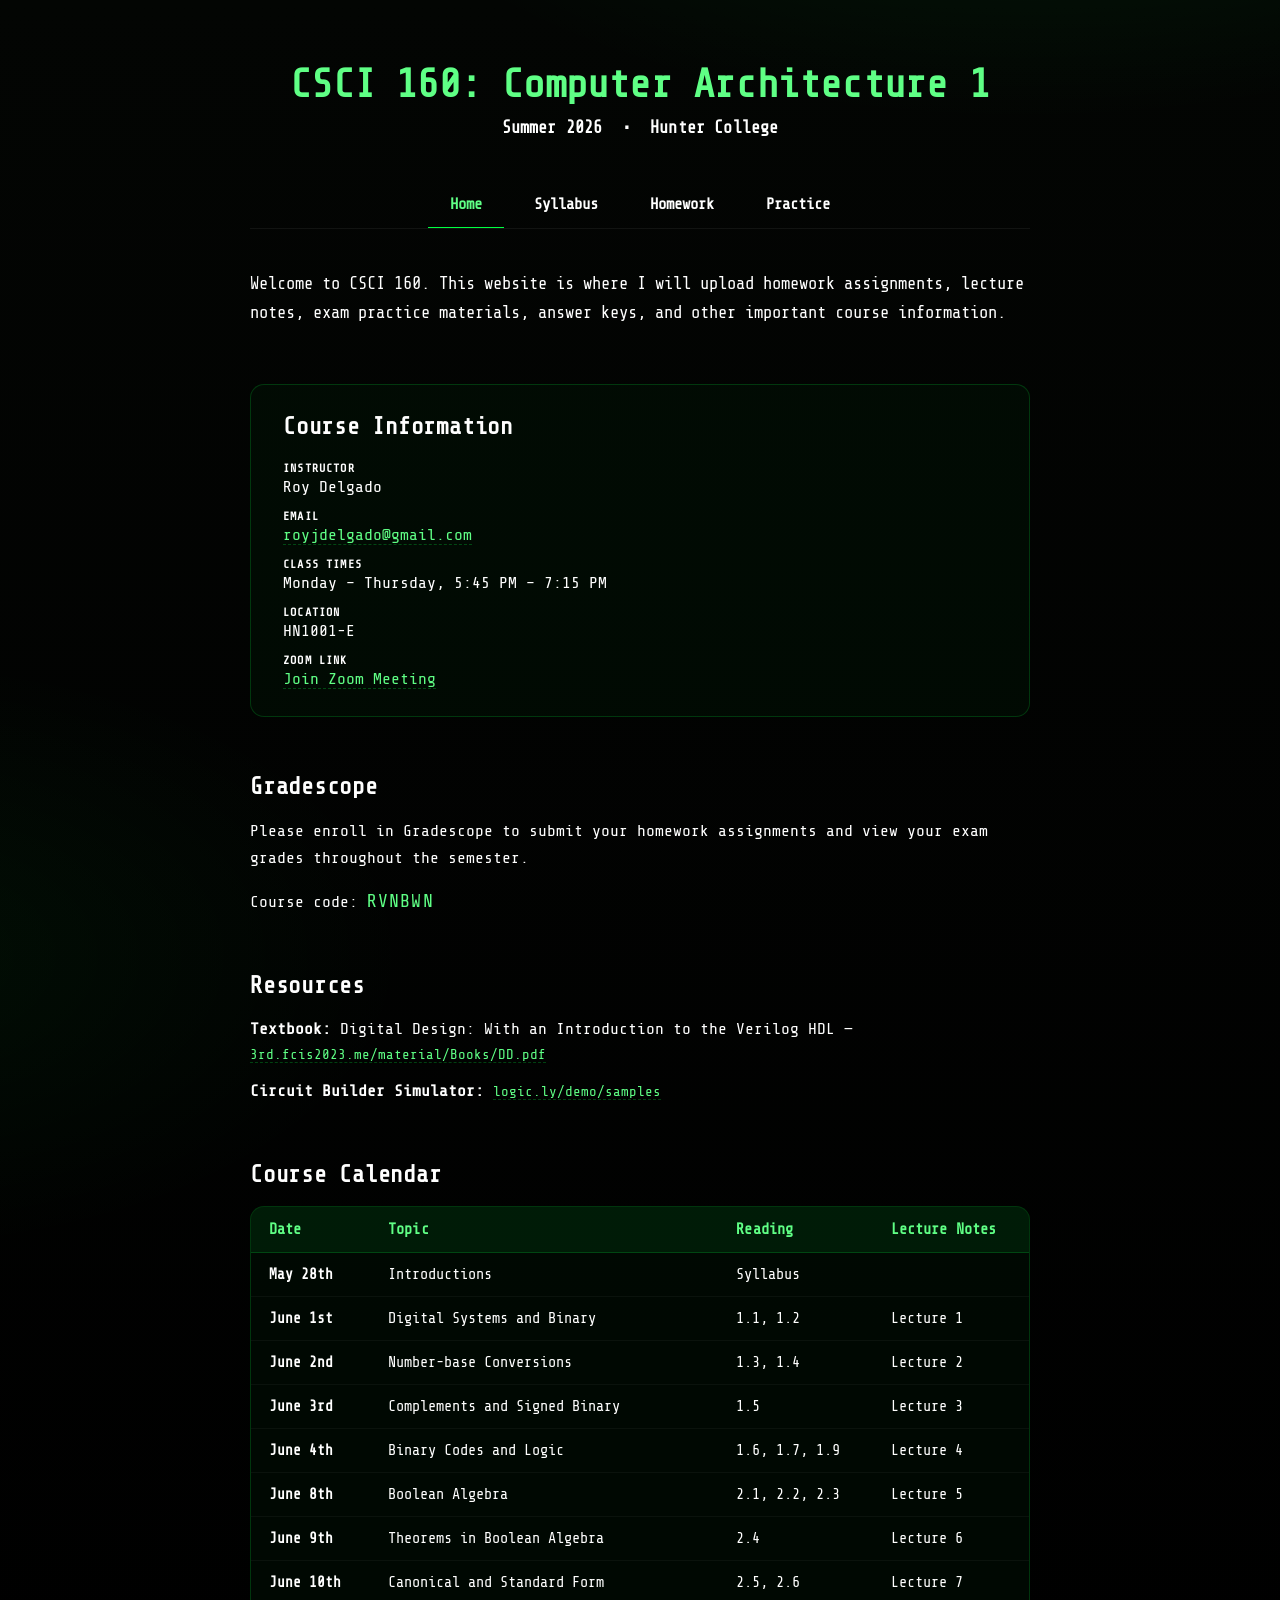
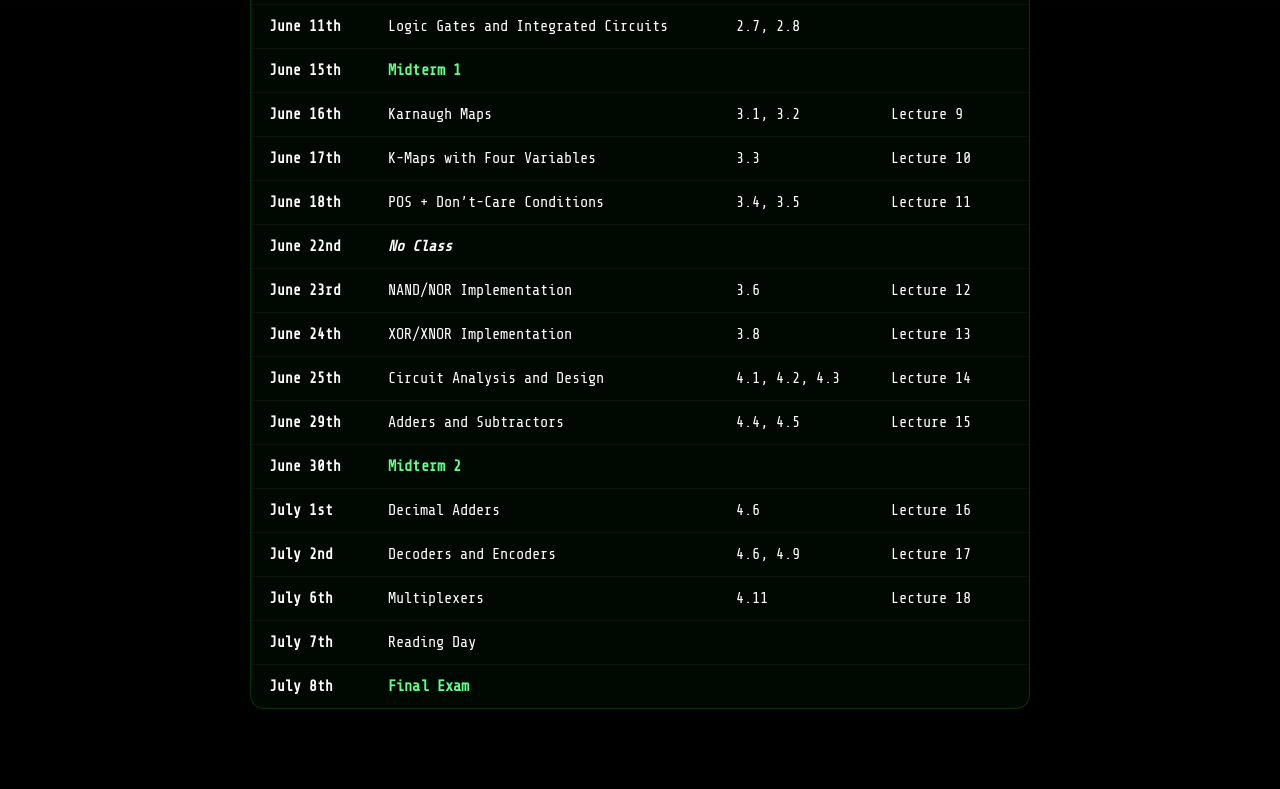
==== commit e473cc6c: "Lecture notes." ====
--- a/index.html
+++ b/index.html
@@ -127,8 +127,8 @@
               <tr><td class="date-cell">June 30th</td><td class="highlight">Midterm 2</td><td></td><td></td></tr>
               <tr><td class="date-cell">July 1st</td><td>Decimal Adders</td><td>4.6</td><td><a href="Materials/Notes/Lec16.pdf" target="_blank" rel="noopener noreferrer">Lecture 16</a></td></tr>
               <tr><td class="date-cell">July 2nd</td><td>Decoders and Encoders</td><td>4.6, 4.9</td><td><a href="Materials/Notes/Lec17.pdf" target="_blank" rel="noopener noreferrer">Lecture 17</a></td></tr>
-              <tr><td class="date-cell">July 6th</td><td>Multiplexers</td><td>4.10, 4.11</td><td></td></tr>
-              <tr><td class="date-cell">July 7th</td><td>Intro to Sequential Logic</td><td>5.2, 5.3</td><td></td></tr>
+              <tr><td class="date-cell">July 6th</td><td>Multiplexers</td><td>4.11</td><td><a href="Materials/Notes/Lec18.pdf" target="_blank" rel="noopener noreferrer">Lecture 18</a></td></tr>
+              <tr><td class="date-cell">July 7th</td><td>Reading Day</td><td></td><td></td></tr>
               <tr><td class="date-cell">July 8th</td><td class="highlight">Final Exam</td><td></td><td></td></tr>
             </tbody>
           </table>
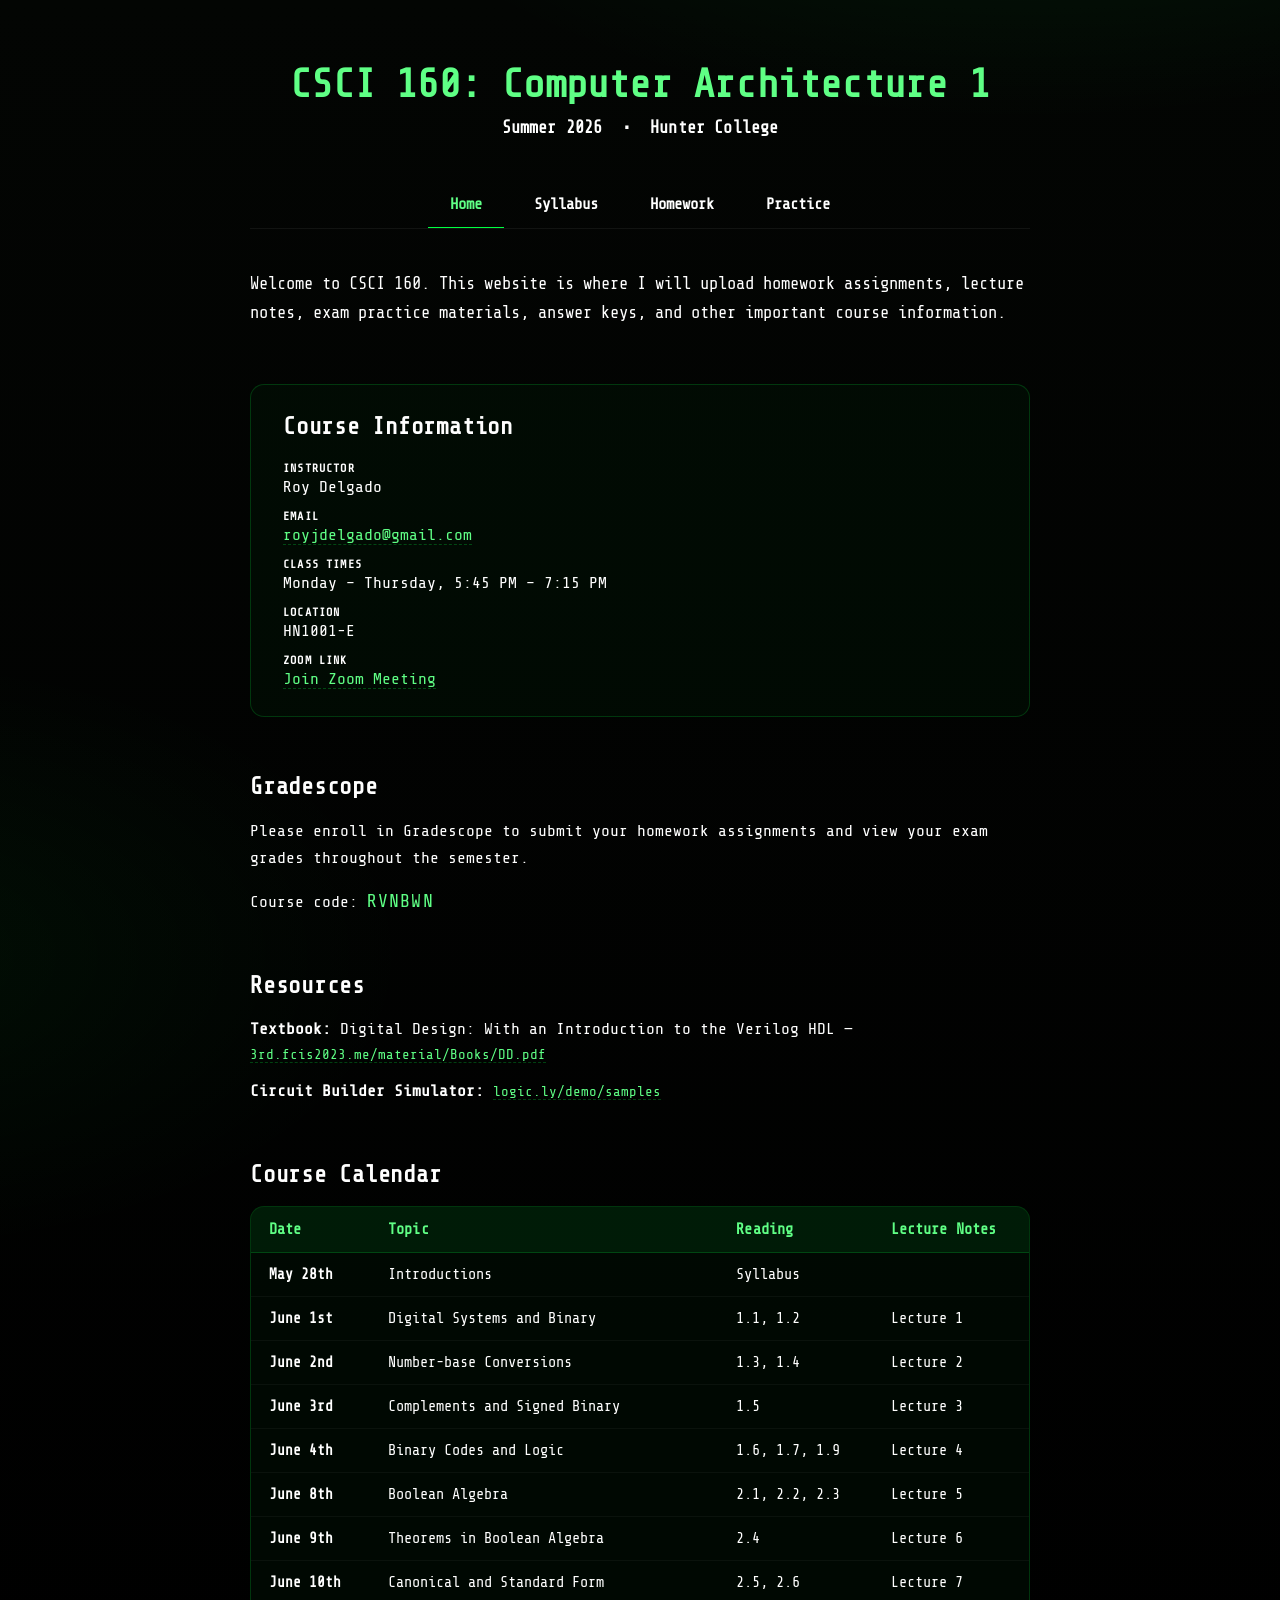
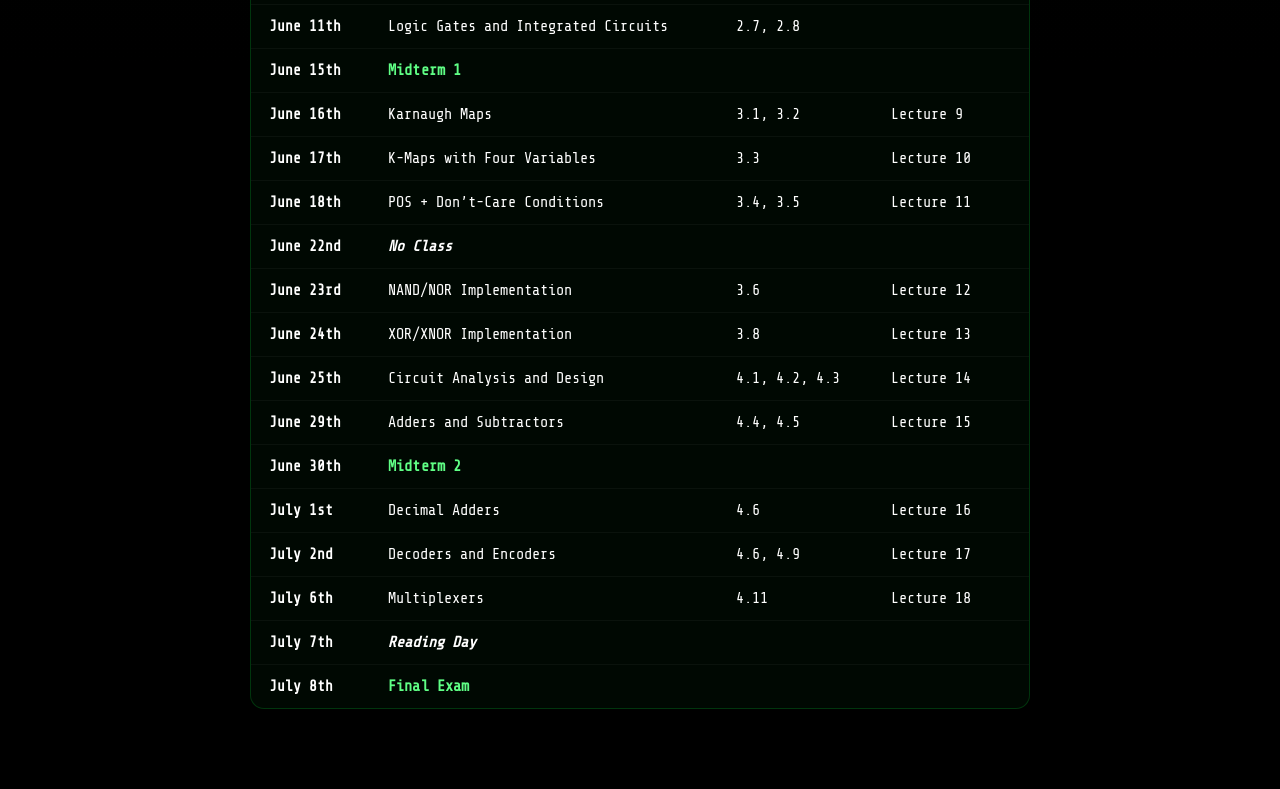
==== commit 97029bd5: "Lecture notes." ====
--- a/index.html
+++ b/index.html
@@ -128,7 +128,7 @@
               <tr><td class="date-cell">July 1st</td><td>Decimal Adders</td><td>4.6</td><td><a href="Materials/Notes/Lec16.pdf" target="_blank" rel="noopener noreferrer">Lecture 16</a></td></tr>
               <tr><td class="date-cell">July 2nd</td><td>Decoders and Encoders</td><td>4.6, 4.9</td><td><a href="Materials/Notes/Lec17.pdf" target="_blank" rel="noopener noreferrer">Lecture 17</a></td></tr>
               <tr><td class="date-cell">July 6th</td><td>Multiplexers</td><td>4.11</td><td><a href="Materials/Notes/Lec18.pdf" target="_blank" rel="noopener noreferrer">Lecture 18</a></td></tr>
-              <tr><td class="date-cell">July 7th</td><td>Reading Day</td><td></td><td></td></tr>
+              <tr><td class="date-cell">July 7th</td><td class="no-class">Reading Day</td><td></td><td></td></tr>
               <tr><td class="date-cell">July 8th</td><td class="highlight">Final Exam</td><td></td><td></td></tr>
             </tbody>
           </table>
